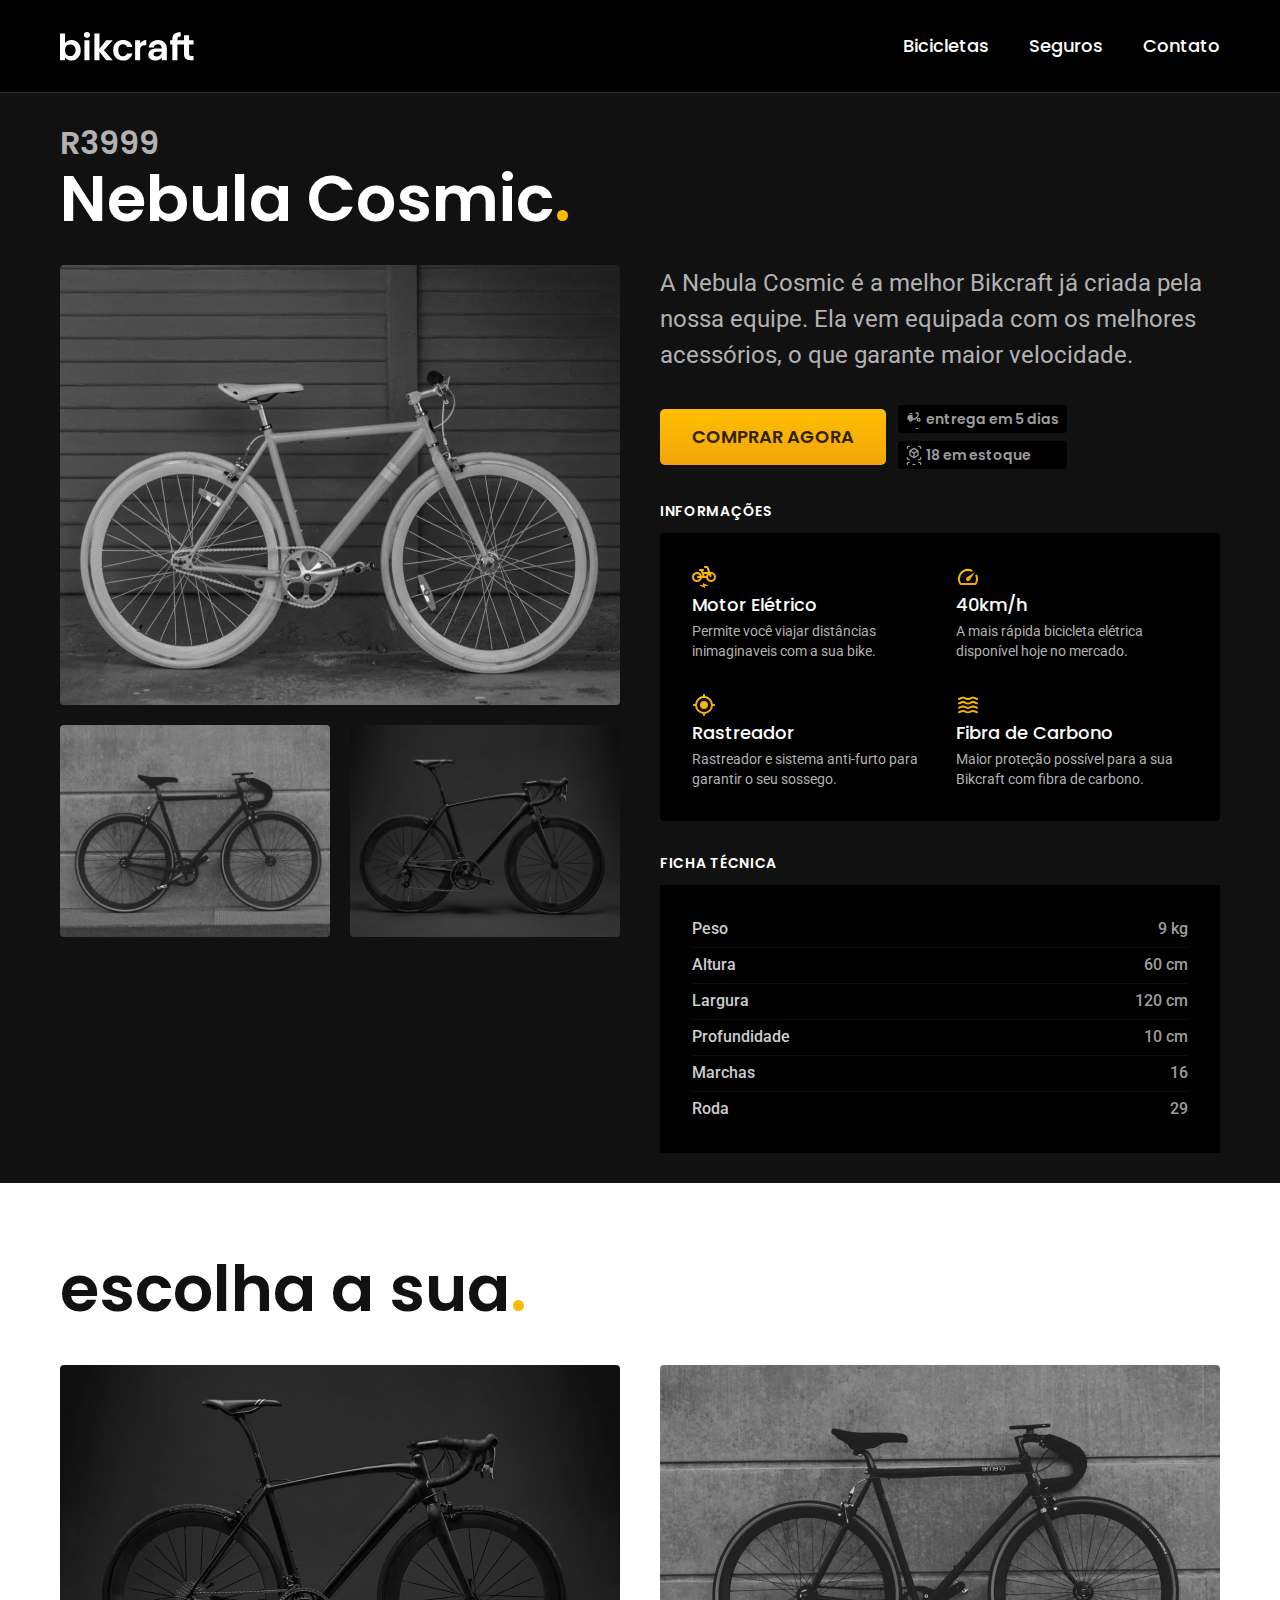
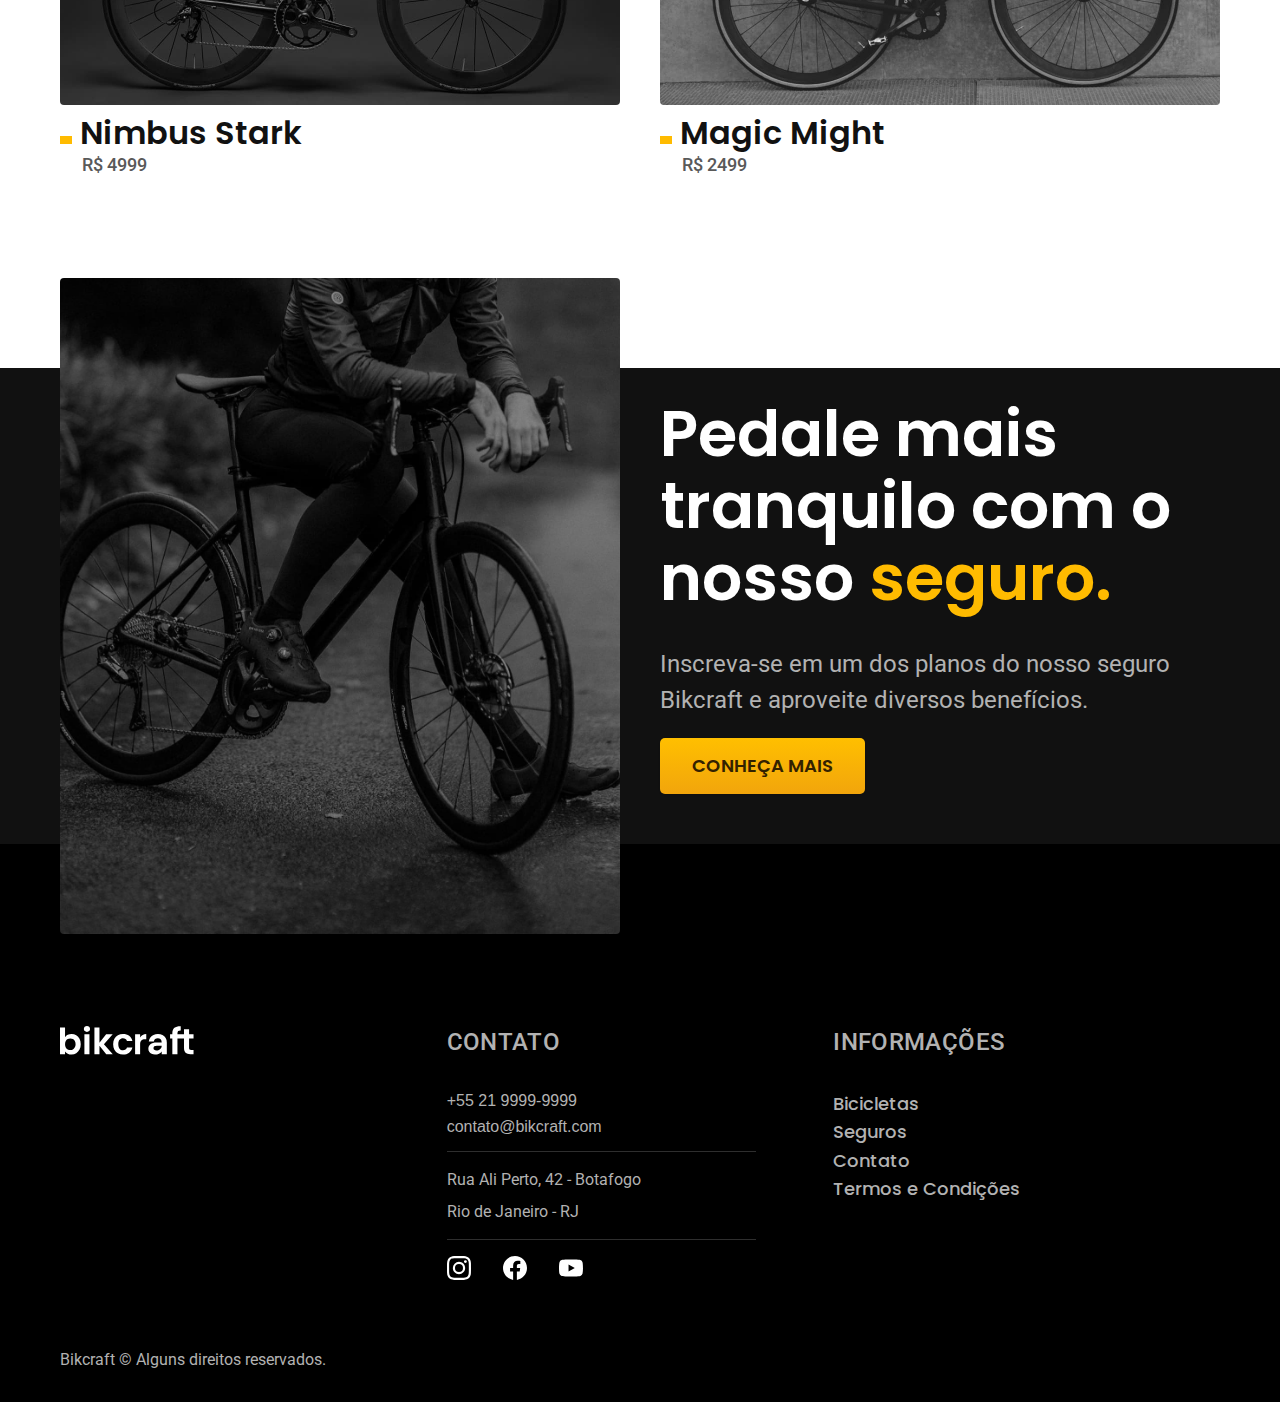
==== bicicletas-nebula.html @ 935eb91c "commit inicial" ====
<!DOCTYPE html>
<html lang="pt-BR">

<head>
  <meta charset="UTF-8">
  <meta http-equiv="X-UA-Compatible" content="IE=edge">
  <meta name="viewport" content="width=device-width, initial-scale=1.0">
  <meta name="description" content="A Bicicleta A Nimbus Stark é a melhor Bikcraft já criada pela nossa equipe. Ela vem equipada com os melhores acessórios, o que garante maior velocidade.">

  <title>Bicicleta Nebula Cosmic | Bikcraft</title>

  <link rel="icon" href="./favicon.svg" type="image/svg+xml">
  <link rel="preload" href="./css/style.css" as="style">
  <link rel="preload" href="./css/bicicletas-especifica/bicicletas-especifica.css" as="style">
  <link rel="stylesheet" href="./css/style.css">
  <link rel="stylesheet" href="./css/bicicletas-especifica/bicicletas-especifica.css">
  <script src="./paginas-componentes/footer.js" type="text/javascript" defer></script>
  <script src="./paginas-componentes/header.js" type="text/javascript" defer></script>
  <script src="./js/script.js" type="text/javascript" defer></script>
  <!-- Adiciona classe JS para animações que dependam do JS em caso de desativarem o JavaScript -->
  <script>document.documentElement.classList.add("js");</script>

  <link rel="preconnect" href="https://fonts.googleapis.com">
  <link rel="preconnect" href="https://fonts.gstatic.com" crossorigin>
  <link href="https://fonts.googleapis.com/css2?family=Merriweather:ital,wght@1,900&family=Poppins:wght@400;500;600&family=Roboto:wght@400;500&display=swap" rel="stylesheet">
</head>

<body>

  <header-component></header-component>

  <section class="bg-color-c11" aria-label="nossas bicicletas">
    <div class="bicicletas-info-header container">
      <span class="color-c5 font-1-xl">R3999</span>
      <h1 class="font-1-xxl color-c0">Nebula Cosmic<span class="color-p1">.</span></h1>
    </div>
  </section>

  <main class="bg-color-c11">
    <article class="bicicleta-info container" aria-label="Bicicleta Nebula Cosmic">
      <div class="bicicleta-info-img">
        <img src="./img/bicicleta/nebula.jpg" alt="Nebula Cosmic" width="1120" height="880">
        <img src="./img/bicicleta/magic.jpg" alt="Magic Might" width="1120" height="880">
        <img src="./img/bicicleta/nimbus.jpg" alt="Nimbus Stark" width="1120" height="880">
      </div>
      <div class="bicicleta-info-detalhes">
        <p class="font-2-l color-c5">A Nebula Cosmic é a melhor Bikcraft já criada pela nossa equipe. Ela vem equipada com os melhores acessórios, o que garante maior velocidade.</p>
        <div class="bicicleta-compra">
          <a href="./orcamento.html?escolha=bikcraft_radio&valor=nebula_radio" class="style-btn font-1-m-b">Comprar agora</a>
          <div class="bicicleta-compra-txt">
            <span class="color-c6 font-1-xs">entrega em 5 dias</span>
            <span class="color-c6 font-1-xs">18 em estoque</span>
          </div>
        </div>
        <h4 class="font-1-xs color-c0">INFORMAÇÕES</h4>
        <div class="bicicleta-especificacoes">
          <div>
            <img src="./img/icones/eletrica.svg" alt="" width="24" height="24">
            <h3 class="font-1-m color-c0">Motor Elétrico</h3>
            <p class="font-2-xs color-c5">Permite você viajar distâncias inimaginaveis com a sua bike.</p>
          </div>
          <div>
            <img src="./img/icones/velocidade.svg" alt="" width="24" height="24">
            <h3 class="font-1-m color-c0">40km/h</h3>
            <p class="font-2-xs color-c5">A mais rápida bicicleta elétrica disponível hoje no mercado.</p>
          </div>
          <div>
            <img src="./img/icones/rastreador.svg" alt="" width="24" height="24">
            <h3 class="font-1-m color-c0">Rastreador</h3>
            <p class="font-2-xs color-c5">Rastreador e sistema anti-furto para garantir o seu sossego.</p>
          </div>
          <div>
            <img src="./img/icones/carbono.svg" alt="" width="24" height="24">
            <h3 class="font-1-m color-c0">Fibra de Carbono</h3>
            <p class="font-2-xs color-c5">Maior proteção possível para a sua Bikcraft com fibra de carbono.</p>
          </div>
        </div>
        <h4 class="font-1-xs color-c0">FICHA TÉCNICA</h4>
        <ul class="bicicleta-lista-ficha">
          <li>
            <span class="font-2-s color-c4">Peso</span>
            <span class="font-2-s color-c6">9 kg</span>
          </li>
          <li>
            <span class="font-2-s color-c4">Altura</span>
            <span class="font-2-s color-c6">60 cm</span>
          </li>
          <li>
            <span class="font-2-s color-c4">Largura</span>
            <span class="font-2-s color-c6">120 cm</span>
          </li>
          <li>
            <span class="font-2-s color-c4">Profundidade</span>
            <span class="font-2-s color-c6">10 cm</span>
          </li>
          <li>
            <span class="font-2-s color-c4">Marchas</span>
            <span class="font-2-s color-c6">16</span>
          </li>
          <li>
            <span class="font-2-s color-c4">Roda</span>
            <span class="font-2-s color-c6">29</span>
          </li>
        </ul>
      </div>
    </article>
  </main>
  <section class="bicicleta-escolha-bg" aria-label="Escolha a sua bicicleta">
    <div class="bicicleta-escolha container">
      <h2 class="font-1-xxl color-c11">escolha a sua<span class="color-p1">.</span></h2>
      <div class="bicicleta-escolha-img">
        <div>
          <a href="./bicicletas-nimbus.html">
            <img src="./img/bicicletas/nimbus.jpg" alt="Nimbus Stark" width="1120" height="680">
            <h3 class="font-1-xl color-c11">Nimbus Stark</h3>
            <span class="font-2-m color-c8">R$ 4999</span>
          </a>
        </div>
        <div>
          <a href="./bicicletas-magic.html">
            <img src="./img/bicicletas/magic.jpg" alt="Magic Might" width="1120" height="680">
            <h3 class="font-1-xl color-c11">Magic Might</h3>
            <span class="font-2-m color-c8">R$ 2499</span>
          </a>
        </div>
      </div>
    </div>
  </section>
  <section class="bicicleta-seguro-bg bg-color-c11">
    <div class="bicicleta-seguro container">
      <div>
        <img src="./img/fotos/seguros.jpg" alt="" width="1360" height="1512">
      </div>
      <div class="bicicleta-seguro-info">
        <h2 class="font-1-xxl color-c0">Pedale mais tranquilo com o nosso <span class="color-p1">seguro.</span></h2>
        <p class="font-2-l color-c5">Inscreva-se em um dos planos do nosso seguro Bikcraft e aproveite diversos benefícios.</p>
        <a href="./seguros.html" class="style-btn font-1-m-b">Conheça mais</a>
      </div>
    </div>
  </section>

  <footer-component></footer-component>

</body>

</html>
---- css/style.css ----
@import url(global.css);
@import url(utilitario.css);
@import url(animacao.css);

/* Header */
@import url(header.css);

/* Footer */
@import url(footer.css);

/* Home
@import url(./home/main.css);
@import url(./home/bicicletas.css);
@import url(./home/tecnologia.css);
@import url(./home/parceiros.css);
@import url(./home/depoimento.css);
@import url(./home/seguros.css);

/* Bicicletas */
/* @import url(./bicicletas/bicicletas.css);  */

/* Termos e Condições */
/* @import url(./termos-e-condicoes/termos-e-condicoes.css); */

/* Seguros */
/* @import url(./seguros/seguros.css); */

/* Bicicletas-Info */
/* @import url(./bicicletas-info/bicicletas-info.css); */
---- css/bicicletas-especifica/bicicletas-especifica.css ----
/* Alterações do header nesta página específica */
/* Menu bicicletas "sublinhado" */
/* .header .menu li:first-child a::after {
  width: 100%;
} */
/* Fim alterações header */

/* Início da Main */

.bicicletas-info-header {
  padding: 30px 20px 0px 20px;
}

.bicicleta-info {
  display: grid;
  grid-template-columns: 1fr 1fr;
  gap: 40px;
}

.bicicleta-info-img {
  display: grid;
  grid-template-columns: 1fr 1fr;
  gap: 20px;
  place-content: start;
}

.bicicleta-info-img img {
  border-radius: 4px;
  object-fit: cover;
}

.bicicleta-info-img img:first-child {
  grid-column: 1/-1;
}

.bicicleta-info-detalhes h4 {
  letter-spacing: 0.05em;
  margin-top: 32px;
}

.bicicleta-compra {
  display: flex;
  gap: 12px;
  margin-top: 32px;
  align-items: center;
}

.bicicleta-compra a {
  grid-row: span 2;
}
.bicicleta-compra-txt {
  display: flex;
  flex-direction: column;
  gap: 8px;
}

.bicicleta-compra-txt span {
  display: inline-flex;
  gap: 4px;
  padding: 4px 8px;
  background-color: var(--secondary-color-c12);
  border-radius: 4px;
}

.bicicleta-compra-txt span:first-child::before {
  content: "";
  width: 16px;
  background: url(../../img/icones/entrega.svg);
}

.bicicleta-compra-txt span:nth-child(2)::before {
  content: "";
  width: 16px;
  background: url(../../img/icones/estoque.svg);
}

.bicicleta-especificacoes {
  display: grid;
  grid-template-columns: 1fr 1fr;
  gap: 32px;
  margin-top: 12px;
  padding: 32px;
  background-color: var(--secondary-color-c12);
  border-radius: 4px;
}

.bicicleta-especificacoes > div {
  display: grid;
  gap: 4px;
}

.bicicleta-lista-ficha {
  display: grid;
  gap: 12px;
  margin-top: 12px;
  padding: 32px;
  background-color: var(--secondary-color-c12);
}

.bicicleta-lista-ficha li {
  display: flex;
  justify-content: space-between;
  position: relative;
}

.bicicleta-lista-ficha li:not(:last-child):after {
  content: "";
  width: 100%;
  height: 0.7px;
  background-color: var(--secondary-color-c11);
  position: absolute;
  bottom: -6px;
}

.bicicleta-lista-ficha li span {
  font-weight: 500;
}
/* Fim da Main */

/* Início da Seção de Escolha de Bicicleta */
.bicicleta-escolha-bg {
  padding: 40px 0px;
}

.bicicleta-escolha-img {
  display: grid;
  grid-template-columns: 1fr 1fr;
  gap: 40px;
  margin-top: 40px;
  overflow-y: auto;
}

.bicicleta-escolha-img > div h3 {
  margin-top: 8px;
}

.bicicleta-escolha-img span {
  margin-left: 22px;
}

.bicicleta-escolha-img h3::before {
  display: inline-block;
  content: "";
  width: 12px;
  height: 8px;
  margin-right: 8px;
  background-color: var(--primary-color-p1);
  left: -16px;
  transition: 0.2s;
}

.bicicleta-escolha-img img {
  border-radius: 4px;
  object-fit: cover;
  max-width: 560px;
}

.bicicleta-escolha-img a:hover h3::before {
  width: 24px;
}
/* Fim da Seção de escolha de Bicicleta */

/* Início da Seção de Seguros */

/* "Quebra" a imagem no grid */
.bicicleta-seguro-bg {
  box-shadow: inset 0px -120px var(--secondary-color-c12),
    inset 0px 120px var(--secondary-color-c0);
}

.bicicleta-seguro {
  display: grid;
  grid-template-columns: 1fr 1fr;
  gap: 40px;
}

.bicicleta-seguro img {
  border-radius: 4px;
  object-fit: cover;
  object-position: right;
  height: 100%;
}

.bicicleta-seguro-info {
  display: grid;
  gap: 20px;
  place-content: start;
  justify-items: start;
  padding-top: 120px;
  padding-bottom: 140px;
}

.bicicleta-seguro-info p {
  margin-top: 12px;
  max-width: 40ch;
}
.bicicleta-seguro-info h2 {
  max-width: 15ch;
}
/* Fim da Seção de Seguros */

/* Início Media Query */

@media (max-width: 991.8px) {
  .bicicleta-info-img {
    grid-template-columns: 1fr;
  }
  .bicicleta-compra {
    flex-direction: column;
    align-items: flex-start;
  }
  .bicicleta-compra-txt {
    gap: 4px;
  }
}

@media (max-width: 799.8px) {
  .bicicleta-info {
    grid-template-columns: 1fr;
  }

  .bicicleta-info-detalhes > p {
    max-width: 45ch;
  }

  .bicicleta-especificacoes p {
    max-width: 30ch;
  }

  .bicicleta-info-img {
    grid-row: 2;
    display: flex;
    overflow-y: auto;
    padding-bottom: 10px;
  }

  .bicicleta-info-img img {
    max-width: 320px;
  }

  .bicicleta-especificacoes,
  .bicicleta-lista-ficha {
    max-width: 70vw;
  }

  .bicicleta-escolha-img img {
    max-width: 480px;
  }

  .bicicleta-seguro-bg {
    box-shadow: inset 0px -120px var(--secondary-color-c12),
      inset 0px 0px var(--secondary-color-c0);
  }

  .bicicleta-seguro {
    grid-template-columns: 1fr;
  }

  .bicicleta-seguro-info {
    padding-top: 0px;
    padding-bottom: 0px;
    grid-row: 1;
  }

  .bicicleta-seguro-info p {
    margin-top: 0px;
  }
}

@media (max-width: 600px) {
  .bicicleta-especificacoes,
  .bicicleta-lista-ficha {
    max-width: initial;
  }
  .bicicleta-info-img img {
    max-width: 280px;
  }

  .bicicleta-escolha-img img {
    max-width: 400px;
  }
}

@media (max-width: 479.8px) {
  .bicicleta-especificacoes {
    grid-template-columns: 1fr;
  }

  .bicicleta-escolha-img img {
    max-width: 360px;
  }
}

@media (max-width: 360px) {
  .bicicleta-escolha-img img {
    max-width: 320px;
  }
  .bicicletas-info-header {
    padding: 20px 10px 0px 10px;
  }
}

/* Fim Media Query */
---- css/style.css ----
@import url(global.css);
@import url(utilitario.css);
@import url(animacao.css);

/* Header */
@import url(header.css);

/* Footer */
@import url(footer.css);

/* Home
@import url(./home/main.css);
@import url(./home/bicicletas.css);
@import url(./home/tecnologia.css);
@import url(./home/parceiros.css);
@import url(./home/depoimento.css);
@import url(./home/seguros.css);

/* Bicicletas */
/* @import url(./bicicletas/bicicletas.css);  */

/* Termos e Condições */
/* @import url(./termos-e-condicoes/termos-e-condicoes.css); */

/* Seguros */
/* @import url(./seguros/seguros.css); */

/* Bicicletas-Info */
/* @import url(./bicicletas-info/bicicletas-info.css); */
---- css/bicicletas-especifica/bicicletas-especifica.css ----
/* Alterações do header nesta página específica */
/* Menu bicicletas "sublinhado" */
/* .header .menu li:first-child a::after {
  width: 100%;
} */
/* Fim alterações header */

/* Início da Main */

.bicicletas-info-header {
  padding: 30px 20px 0px 20px;
}

.bicicleta-info {
  display: grid;
  grid-template-columns: 1fr 1fr;
  gap: 40px;
}

.bicicleta-info-img {
  display: grid;
  grid-template-columns: 1fr 1fr;
  gap: 20px;
  place-content: start;
}

.bicicleta-info-img img {
  border-radius: 4px;
  object-fit: cover;
}

.bicicleta-info-img img:first-child {
  grid-column: 1/-1;
}

.bicicleta-info-detalhes h4 {
  letter-spacing: 0.05em;
  margin-top: 32px;
}

.bicicleta-compra {
  display: flex;
  gap: 12px;
  margin-top: 32px;
  align-items: center;
}

.bicicleta-compra a {
  grid-row: span 2;
}
.bicicleta-compra-txt {
  display: flex;
  flex-direction: column;
  gap: 8px;
}

.bicicleta-compra-txt span {
  display: inline-flex;
  gap: 4px;
  padding: 4px 8px;
  background-color: var(--secondary-color-c12);
  border-radius: 4px;
}

.bicicleta-compra-txt span:first-child::before {
  content: "";
  width: 16px;
  background: url(../../img/icones/entrega.svg);
}

.bicicleta-compra-txt span:nth-child(2)::before {
  content: "";
  width: 16px;
  background: url(../../img/icones/estoque.svg);
}

.bicicleta-especificacoes {
  display: grid;
  grid-template-columns: 1fr 1fr;
  gap: 32px;
  margin-top: 12px;
  padding: 32px;
  background-color: var(--secondary-color-c12);
  border-radius: 4px;
}

.bicicleta-especificacoes > div {
  display: grid;
  gap: 4px;
}

.bicicleta-lista-ficha {
  display: grid;
  gap: 12px;
  margin-top: 12px;
  padding: 32px;
  background-color: var(--secondary-color-c12);
}

.bicicleta-lista-ficha li {
  display: flex;
  justify-content: space-between;
  position: relative;
}

.bicicleta-lista-ficha li:not(:last-child):after {
  content: "";
  width: 100%;
  height: 0.7px;
  background-color: var(--secondary-color-c11);
  position: absolute;
  bottom: -6px;
}

.bicicleta-lista-ficha li span {
  font-weight: 500;
}
/* Fim da Main */

/* Início da Seção de Escolha de Bicicleta */
.bicicleta-escolha-bg {
  padding: 40px 0px;
}

.bicicleta-escolha-img {
  display: grid;
  grid-template-columns: 1fr 1fr;
  gap: 40px;
  margin-top: 40px;
  overflow-y: auto;
}

.bicicleta-escolha-img > div h3 {
  margin-top: 8px;
}

.bicicleta-escolha-img span {
  margin-left: 22px;
}

.bicicleta-escolha-img h3::before {
  display: inline-block;
  content: "";
  width: 12px;
  height: 8px;
  margin-right: 8px;
  background-color: var(--primary-color-p1);
  left: -16px;
  transition: 0.2s;
}

.bicicleta-escolha-img img {
  border-radius: 4px;
  object-fit: cover;
  max-width: 560px;
}

.bicicleta-escolha-img a:hover h3::before {
  width: 24px;
}
/* Fim da Seção de escolha de Bicicleta */

/* Início da Seção de Seguros */

/* "Quebra" a imagem no grid */
.bicicleta-seguro-bg {
  box-shadow: inset 0px -120px var(--secondary-color-c12),
    inset 0px 120px var(--secondary-color-c0);
}

.bicicleta-seguro {
  display: grid;
  grid-template-columns: 1fr 1fr;
  gap: 40px;
}

.bicicleta-seguro img {
  border-radius: 4px;
  object-fit: cover;
  object-position: right;
  height: 100%;
}

.bicicleta-seguro-info {
  display: grid;
  gap: 20px;
  place-content: start;
  justify-items: start;
  padding-top: 120px;
  padding-bottom: 140px;
}

.bicicleta-seguro-info p {
  margin-top: 12px;
  max-width: 40ch;
}
.bicicleta-seguro-info h2 {
  max-width: 15ch;
}
/* Fim da Seção de Seguros */

/* Início Media Query */

@media (max-width: 991.8px) {
  .bicicleta-info-img {
    grid-template-columns: 1fr;
  }
  .bicicleta-compra {
    flex-direction: column;
    align-items: flex-start;
  }
  .bicicleta-compra-txt {
    gap: 4px;
  }
}

@media (max-width: 799.8px) {
  .bicicleta-info {
    grid-template-columns: 1fr;
  }

  .bicicleta-info-detalhes > p {
    max-width: 45ch;
  }

  .bicicleta-especificacoes p {
    max-width: 30ch;
  }

  .bicicleta-info-img {
    grid-row: 2;
    display: flex;
    overflow-y: auto;
    padding-bottom: 10px;
  }

  .bicicleta-info-img img {
    max-width: 320px;
  }

  .bicicleta-especificacoes,
  .bicicleta-lista-ficha {
    max-width: 70vw;
  }

  .bicicleta-escolha-img img {
    max-width: 480px;
  }

  .bicicleta-seguro-bg {
    box-shadow: inset 0px -120px var(--secondary-color-c12),
      inset 0px 0px var(--secondary-color-c0);
  }

  .bicicleta-seguro {
    grid-template-columns: 1fr;
  }

  .bicicleta-seguro-info {
    padding-top: 0px;
    padding-bottom: 0px;
    grid-row: 1;
  }

  .bicicleta-seguro-info p {
    margin-top: 0px;
  }
}

@media (max-width: 600px) {
  .bicicleta-especificacoes,
  .bicicleta-lista-ficha {
    max-width: initial;
  }
  .bicicleta-info-img img {
    max-width: 280px;
  }

  .bicicleta-escolha-img img {
    max-width: 400px;
  }
}

@media (max-width: 479.8px) {
  .bicicleta-especificacoes {
    grid-template-columns: 1fr;
  }

  .bicicleta-escolha-img img {
    max-width: 360px;
  }
}

@media (max-width: 360px) {
  .bicicleta-escolha-img img {
    max-width: 320px;
  }
  .bicicletas-info-header {
    padding: 20px 10px 0px 10px;
  }
}

/* Fim Media Query */
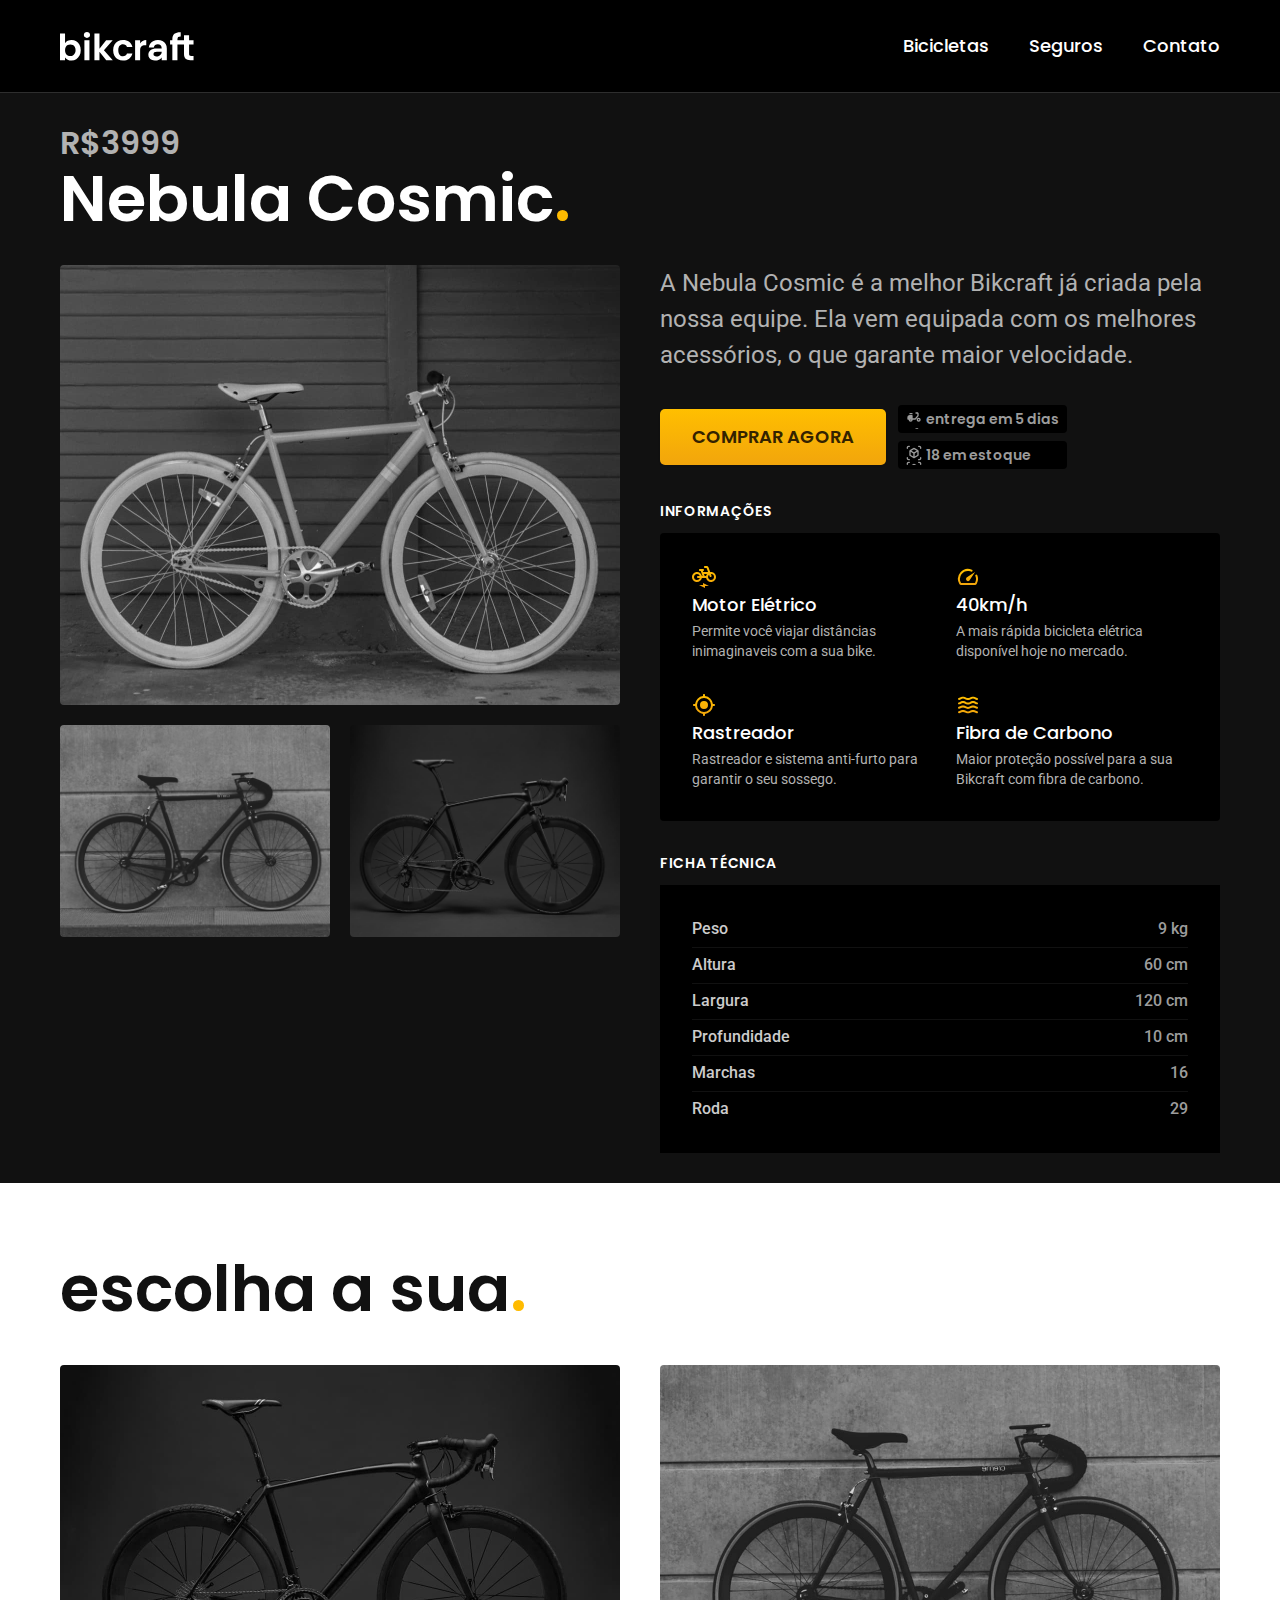
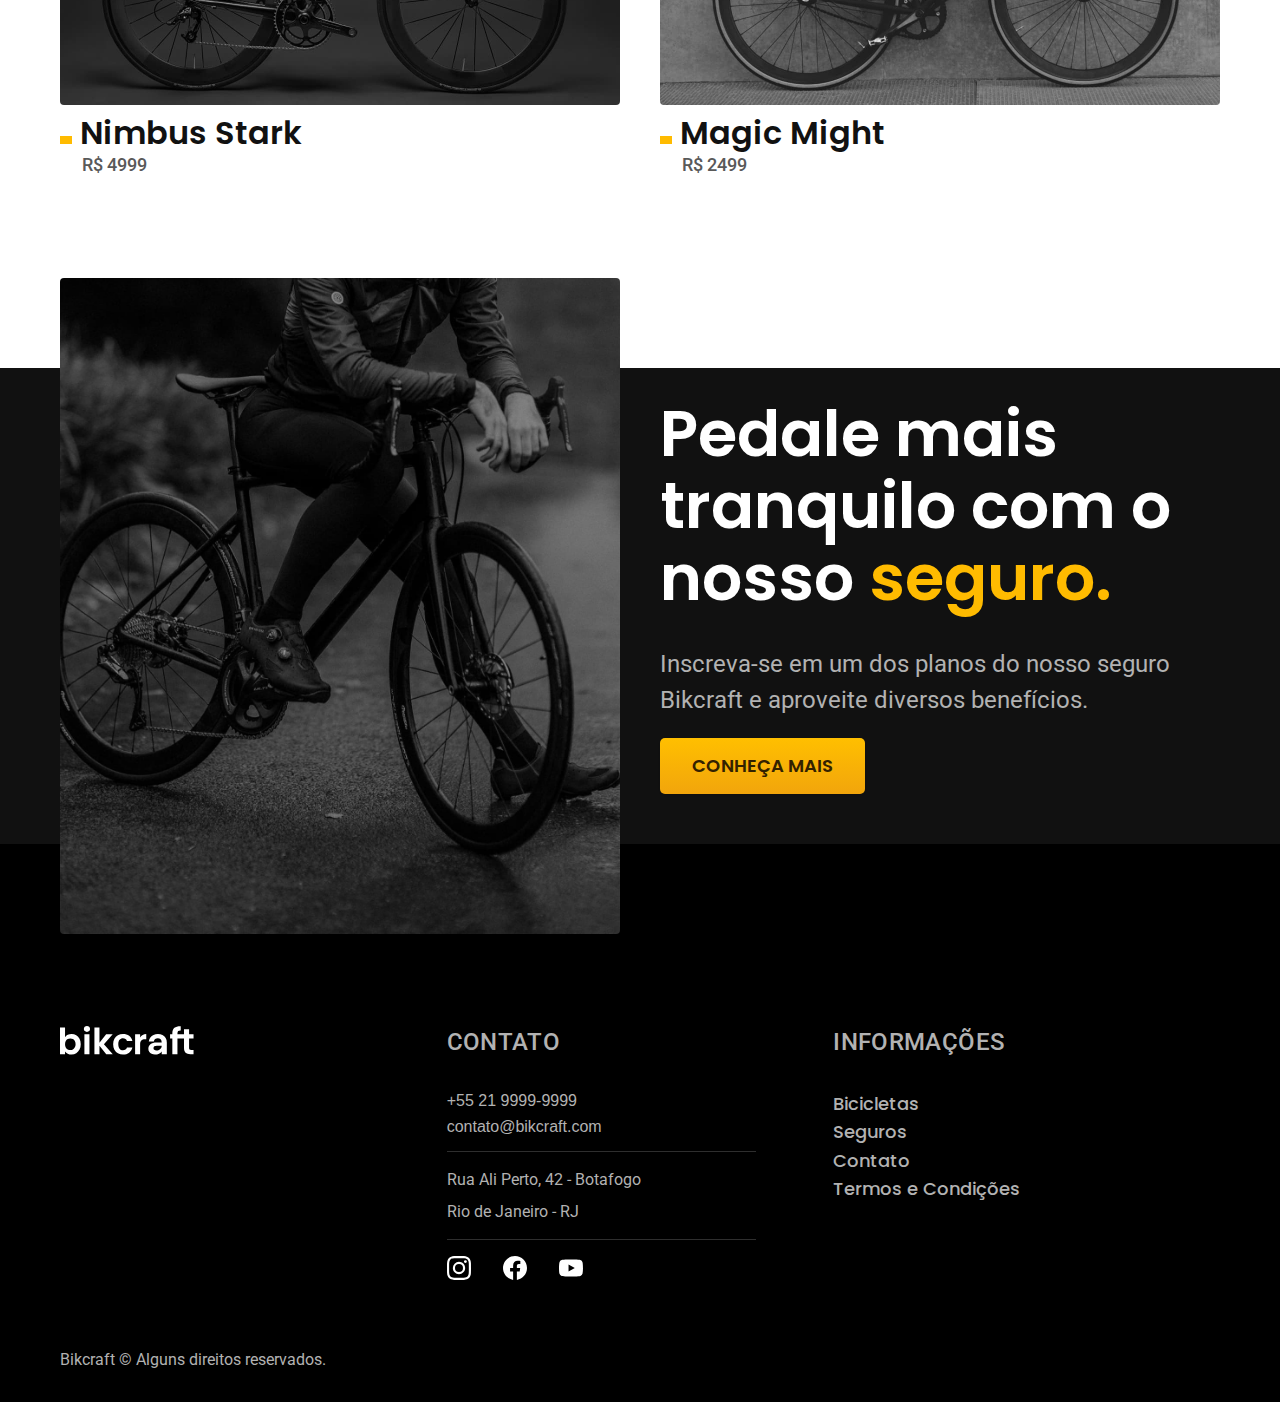
==== commit 9cdae3ad: "ajuste no css e ajuste no texto do valor" ====
--- a/bicicletas-nebula.html
+++ b/bicicletas-nebula.html
@@ -1,146 +1,146 @@
-<!DOCTYPE html>
-<html lang="pt-BR">
-
-<head>
-  <meta charset="UTF-8">
-  <meta http-equiv="X-UA-Compatible" content="IE=edge">
-  <meta name="viewport" content="width=device-width, initial-scale=1.0">
-  <meta name="description" content="A Bicicleta A Nimbus Stark é a melhor Bikcraft já criada pela nossa equipe. Ela vem equipada com os melhores acessórios, o que garante maior velocidade.">
-
-  <title>Bicicleta Nebula Cosmic | Bikcraft</title>
-
-  <link rel="icon" href="./favicon.svg" type="image/svg+xml">
-  <link rel="preload" href="./css/style.css" as="style">
-  <link rel="preload" href="./css/bicicletas-especifica/bicicletas-especifica.css" as="style">
-  <link rel="stylesheet" href="./css/style.css">
-  <link rel="stylesheet" href="./css/bicicletas-especifica/bicicletas-especifica.css">
-  <script src="./paginas-componentes/footer.js" type="text/javascript" defer></script>
-  <script src="./paginas-componentes/header.js" type="text/javascript" defer></script>
-  <script src="./js/script.js" type="text/javascript" defer></script>
-  <!-- Adiciona classe JS para animações que dependam do JS em caso de desativarem o JavaScript -->
-  <script>document.documentElement.classList.add("js");</script>
-
-  <link rel="preconnect" href="https://fonts.googleapis.com">
-  <link rel="preconnect" href="https://fonts.gstatic.com" crossorigin>
-  <link href="https://fonts.googleapis.com/css2?family=Merriweather:ital,wght@1,900&family=Poppins:wght@400;500;600&family=Roboto:wght@400;500&display=swap" rel="stylesheet">
-</head>
-
-<body>
-
-  <header-component></header-component>
-
-  <section class="bg-color-c11" aria-label="nossas bicicletas">
-    <div class="bicicletas-info-header container">
-      <span class="color-c5 font-1-xl">R3999</span>
-      <h1 class="font-1-xxl color-c0">Nebula Cosmic<span class="color-p1">.</span></h1>
-    </div>
-  </section>
-
-  <main class="bg-color-c11">
-    <article class="bicicleta-info container" aria-label="Bicicleta Nebula Cosmic">
-      <div class="bicicleta-info-img">
-        <img src="./img/bicicleta/nebula.jpg" alt="Nebula Cosmic" width="1120" height="880">
-        <img src="./img/bicicleta/magic.jpg" alt="Magic Might" width="1120" height="880">
-        <img src="./img/bicicleta/nimbus.jpg" alt="Nimbus Stark" width="1120" height="880">
-      </div>
-      <div class="bicicleta-info-detalhes">
-        <p class="font-2-l color-c5">A Nebula Cosmic é a melhor Bikcraft já criada pela nossa equipe. Ela vem equipada com os melhores acessórios, o que garante maior velocidade.</p>
-        <div class="bicicleta-compra">
-          <a href="./orcamento.html?escolha=bikcraft_radio&valor=nebula_radio" class="style-btn font-1-m-b">Comprar agora</a>
-          <div class="bicicleta-compra-txt">
-            <span class="color-c6 font-1-xs">entrega em 5 dias</span>
-            <span class="color-c6 font-1-xs">18 em estoque</span>
-          </div>
-        </div>
-        <h4 class="font-1-xs color-c0">INFORMAÇÕES</h4>
-        <div class="bicicleta-especificacoes">
-          <div>
-            <img src="./img/icones/eletrica.svg" alt="" width="24" height="24">
-            <h3 class="font-1-m color-c0">Motor Elétrico</h3>
-            <p class="font-2-xs color-c5">Permite você viajar distâncias inimaginaveis com a sua bike.</p>
-          </div>
-          <div>
-            <img src="./img/icones/velocidade.svg" alt="" width="24" height="24">
-            <h3 class="font-1-m color-c0">40km/h</h3>
-            <p class="font-2-xs color-c5">A mais rápida bicicleta elétrica disponível hoje no mercado.</p>
-          </div>
-          <div>
-            <img src="./img/icones/rastreador.svg" alt="" width="24" height="24">
-            <h3 class="font-1-m color-c0">Rastreador</h3>
-            <p class="font-2-xs color-c5">Rastreador e sistema anti-furto para garantir o seu sossego.</p>
-          </div>
-          <div>
-            <img src="./img/icones/carbono.svg" alt="" width="24" height="24">
-            <h3 class="font-1-m color-c0">Fibra de Carbono</h3>
-            <p class="font-2-xs color-c5">Maior proteção possível para a sua Bikcraft com fibra de carbono.</p>
-          </div>
-        </div>
-        <h4 class="font-1-xs color-c0">FICHA TÉCNICA</h4>
-        <ul class="bicicleta-lista-ficha">
-          <li>
-            <span class="font-2-s color-c4">Peso</span>
-            <span class="font-2-s color-c6">9 kg</span>
-          </li>
-          <li>
-            <span class="font-2-s color-c4">Altura</span>
-            <span class="font-2-s color-c6">60 cm</span>
-          </li>
-          <li>
-            <span class="font-2-s color-c4">Largura</span>
-            <span class="font-2-s color-c6">120 cm</span>
-          </li>
-          <li>
-            <span class="font-2-s color-c4">Profundidade</span>
-            <span class="font-2-s color-c6">10 cm</span>
-          </li>
-          <li>
-            <span class="font-2-s color-c4">Marchas</span>
-            <span class="font-2-s color-c6">16</span>
-          </li>
-          <li>
-            <span class="font-2-s color-c4">Roda</span>
-            <span class="font-2-s color-c6">29</span>
-          </li>
-        </ul>
-      </div>
-    </article>
-  </main>
-  <section class="bicicleta-escolha-bg" aria-label="Escolha a sua bicicleta">
-    <div class="bicicleta-escolha container">
-      <h2 class="font-1-xxl color-c11">escolha a sua<span class="color-p1">.</span></h2>
-      <div class="bicicleta-escolha-img">
-        <div>
-          <a href="./bicicletas-nimbus.html">
-            <img src="./img/bicicletas/nimbus.jpg" alt="Nimbus Stark" width="1120" height="680">
-            <h3 class="font-1-xl color-c11">Nimbus Stark</h3>
-            <span class="font-2-m color-c8">R$ 4999</span>
-          </a>
-        </div>
-        <div>
-          <a href="./bicicletas-magic.html">
-            <img src="./img/bicicletas/magic.jpg" alt="Magic Might" width="1120" height="680">
-            <h3 class="font-1-xl color-c11">Magic Might</h3>
-            <span class="font-2-m color-c8">R$ 2499</span>
-          </a>
-        </div>
-      </div>
-    </div>
-  </section>
-  <section class="bicicleta-seguro-bg bg-color-c11">
-    <div class="bicicleta-seguro container">
-      <div>
-        <img src="./img/fotos/seguros.jpg" alt="" width="1360" height="1512">
-      </div>
-      <div class="bicicleta-seguro-info">
-        <h2 class="font-1-xxl color-c0">Pedale mais tranquilo com o nosso <span class="color-p1">seguro.</span></h2>
-        <p class="font-2-l color-c5">Inscreva-se em um dos planos do nosso seguro Bikcraft e aproveite diversos benefícios.</p>
-        <a href="./seguros.html" class="style-btn font-1-m-b">Conheça mais</a>
-      </div>
-    </div>
-  </section>
-
-  <footer-component></footer-component>
-
-</body>
-
+<!DOCTYPE html>
+<html lang="pt-BR">
+
+<head>
+  <meta charset="UTF-8">
+  <meta http-equiv="X-UA-Compatible" content="IE=edge">
+  <meta name="viewport" content="width=device-width, initial-scale=1.0">
+  <meta name="description" content="A Bicicleta A Nimbus Stark é a melhor Bikcraft já criada pela nossa equipe. Ela vem equipada com os melhores acessórios, o que garante maior velocidade.">
+
+  <title>Bicicleta Nebula Cosmic | Bikcraft</title>
+
+  <link rel="icon" href="./favicon.svg" type="image/svg+xml">
+  <link rel="preload" href="./css/style.css" as="style">
+  <link rel="preload" href="./css/bicicletas-especifica/bicicletas-especifica.css" as="style">
+  <link rel="stylesheet" href="./css/style.css">
+  <link rel="stylesheet" href="./css/bicicletas-especifica/bicicletas-especifica.css">
+  <script src="./paginas-componentes/footer.js" type="text/javascript" defer></script>
+  <script src="./paginas-componentes/header.js" type="text/javascript" defer></script>
+  <script src="./js/script.js" type="text/javascript" defer></script>
+  <!-- Adiciona classe JS para animações que dependam do JS em caso de desativarem o JavaScript -->
+  <script>document.documentElement.classList.add("js");</script>
+
+  <link rel="preconnect" href="https://fonts.googleapis.com">
+  <link rel="preconnect" href="https://fonts.gstatic.com" crossorigin>
+  <link href="https://fonts.googleapis.com/css2?family=Merriweather:ital,wght@1,900&family=Poppins:wght@400;500;600&family=Roboto:wght@400;500&display=swap" rel="stylesheet">
+</head>
+
+<body>
+
+  <header-component></header-component>
+
+  <section class="bg-color-c11" aria-label="nossas bicicletas">
+    <div class="bicicletas-info-header container">
+      <span class="color-c5 font-1-xl">R$3999</span>
+      <h1 class="font-1-xxl color-c0">Nebula Cosmic<span class="color-p1">.</span></h1>
+    </div>
+  </section>
+
+  <main class="bg-color-c11">
+    <article class="bicicleta-info container" aria-label="Bicicleta Nebula Cosmic">
+      <div class="bicicleta-info-img">
+        <img src="./img/bicicleta/nebula.jpg" alt="Nebula Cosmic" width="1120" height="880">
+        <img src="./img/bicicleta/magic.jpg" alt="Magic Might" width="1120" height="880">
+        <img src="./img/bicicleta/nimbus.jpg" alt="Nimbus Stark" width="1120" height="880">
+      </div>
+      <div class="bicicleta-info-detalhes">
+        <p class="font-2-l color-c5">A Nebula Cosmic é a melhor Bikcraft já criada pela nossa equipe. Ela vem equipada com os melhores acessórios, o que garante maior velocidade.</p>
+        <div class="bicicleta-compra">
+          <a href="./orcamento.html?escolha=bikcraft_radio&valor=nebula_radio" class="style-btn font-1-m-b">Comprar agora</a>
+          <div class="bicicleta-compra-txt">
+            <span class="color-c6 font-1-xs">entrega em 5 dias</span>
+            <span class="color-c6 font-1-xs">18 em estoque</span>
+          </div>
+        </div>
+        <h4 class="font-1-xs color-c0">INFORMAÇÕES</h4>
+        <div class="bicicleta-especificacoes">
+          <div>
+            <img src="./img/icones/eletrica.svg" alt="" width="24" height="24">
+            <h3 class="font-1-m color-c0">Motor Elétrico</h3>
+            <p class="font-2-xs color-c5">Permite você viajar distâncias inimaginaveis com a sua bike.</p>
+          </div>
+          <div>
+            <img src="./img/icones/velocidade.svg" alt="" width="24" height="24">
+            <h3 class="font-1-m color-c0">40km/h</h3>
+            <p class="font-2-xs color-c5">A mais rápida bicicleta elétrica disponível hoje no mercado.</p>
+          </div>
+          <div>
+            <img src="./img/icones/rastreador.svg" alt="" width="24" height="24">
+            <h3 class="font-1-m color-c0">Rastreador</h3>
+            <p class="font-2-xs color-c5">Rastreador e sistema anti-furto para garantir o seu sossego.</p>
+          </div>
+          <div>
+            <img src="./img/icones/carbono.svg" alt="" width="24" height="24">
+            <h3 class="font-1-m color-c0">Fibra de Carbono</h3>
+            <p class="font-2-xs color-c5">Maior proteção possível para a sua Bikcraft com fibra de carbono.</p>
+          </div>
+        </div>
+        <h4 class="font-1-xs color-c0">FICHA TÉCNICA</h4>
+        <ul class="bicicleta-lista-ficha">
+          <li>
+            <span class="font-2-s color-c4">Peso</span>
+            <span class="font-2-s color-c6">9 kg</span>
+          </li>
+          <li>
+            <span class="font-2-s color-c4">Altura</span>
+            <span class="font-2-s color-c6">60 cm</span>
+          </li>
+          <li>
+            <span class="font-2-s color-c4">Largura</span>
+            <span class="font-2-s color-c6">120 cm</span>
+          </li>
+          <li>
+            <span class="font-2-s color-c4">Profundidade</span>
+            <span class="font-2-s color-c6">10 cm</span>
+          </li>
+          <li>
+            <span class="font-2-s color-c4">Marchas</span>
+            <span class="font-2-s color-c6">16</span>
+          </li>
+          <li>
+            <span class="font-2-s color-c4">Roda</span>
+            <span class="font-2-s color-c6">29</span>
+          </li>
+        </ul>
+      </div>
+    </article>
+  </main>
+  <section class="bicicleta-escolha-bg" aria-label="Escolha a sua bicicleta">
+    <div class="bicicleta-escolha container">
+      <h2 class="font-1-xxl color-c11">escolha a sua<span class="color-p1">.</span></h2>
+      <div class="bicicleta-escolha-img">
+        <div>
+          <a href="./bicicletas-nimbus.html">
+            <img src="./img/bicicletas/nimbus.jpg" alt="Nimbus Stark" width="1120" height="680">
+            <h3 class="font-1-xl color-c11">Nimbus Stark</h3>
+            <span class="font-2-m color-c8">R$ 4999</span>
+          </a>
+        </div>
+        <div>
+          <a href="./bicicletas-magic.html">
+            <img src="./img/bicicletas/magic.jpg" alt="Magic Might" width="1120" height="680">
+            <h3 class="font-1-xl color-c11">Magic Might</h3>
+            <span class="font-2-m color-c8">R$ 2499</span>
+          </a>
+        </div>
+      </div>
+    </div>
+  </section>
+  <section class="bicicleta-seguro-bg bg-color-c11">
+    <div class="bicicleta-seguro container">
+      <div>
+        <img src="./img/fotos/seguros.jpg" alt="" width="1360" height="1512">
+      </div>
+      <div class="bicicleta-seguro-info">
+        <h2 class="font-1-xxl color-c0">Pedale mais tranquilo com o nosso <span class="color-p1">seguro.</span></h2>
+        <p class="font-2-l color-c5">Inscreva-se em um dos planos do nosso seguro Bikcraft e aproveite diversos benefícios.</p>
+        <a href="./seguros.html" class="style-btn font-1-m-b">Conheça mais</a>
+      </div>
+    </div>
+  </section>
+
+  <footer-component></footer-component>
+
+</body>
+
 </html>--- a/css/bicicletas-especifica/bicicletas-especifica.css
+++ b/css/bicicletas-especifica/bicicletas-especifica.css
@@ -1,303 +1,300 @@
-/* Alterações do header nesta página específica */
-/* Menu bicicletas "sublinhado" */
-/* .header .menu li:first-child a::after {
-  width: 100%;
-} */
-/* Fim alterações header */
-
-/* Início da Main */
-
-.bicicletas-info-header {
-  padding: 30px 20px 0px 20px;
-}
-
-.bicicleta-info {
-  display: grid;
-  grid-template-columns: 1fr 1fr;
-  gap: 40px;
-}
-
-.bicicleta-info-img {
-  display: grid;
-  grid-template-columns: 1fr 1fr;
-  gap: 20px;
-  place-content: start;
-}
-
-.bicicleta-info-img img {
-  border-radius: 4px;
-  object-fit: cover;
-}
-
-.bicicleta-info-img img:first-child {
-  grid-column: 1/-1;
-}
-
-.bicicleta-info-detalhes h4 {
-  letter-spacing: 0.05em;
-  margin-top: 32px;
-}
-
-.bicicleta-compra {
-  display: flex;
-  gap: 12px;
-  margin-top: 32px;
-  align-items: center;
-}
-
-.bicicleta-compra a {
-  grid-row: span 2;
-}
-.bicicleta-compra-txt {
-  display: flex;
-  flex-direction: column;
-  gap: 8px;
-}
-
-.bicicleta-compra-txt span {
-  display: inline-flex;
-  gap: 4px;
-  padding: 4px 8px;
-  background-color: var(--secondary-color-c12);
-  border-radius: 4px;
-}
-
-.bicicleta-compra-txt span:first-child::before {
-  content: "";
-  width: 16px;
-  background: url(../../img/icones/entrega.svg);
-}
-
-.bicicleta-compra-txt span:nth-child(2)::before {
-  content: "";
-  width: 16px;
-  background: url(../../img/icones/estoque.svg);
-}
-
-.bicicleta-especificacoes {
-  display: grid;
-  grid-template-columns: 1fr 1fr;
-  gap: 32px;
-  margin-top: 12px;
-  padding: 32px;
-  background-color: var(--secondary-color-c12);
-  border-radius: 4px;
-}
-
-.bicicleta-especificacoes > div {
-  display: grid;
-  gap: 4px;
-}
-
-.bicicleta-lista-ficha {
-  display: grid;
-  gap: 12px;
-  margin-top: 12px;
-  padding: 32px;
-  background-color: var(--secondary-color-c12);
-}
-
-.bicicleta-lista-ficha li {
-  display: flex;
-  justify-content: space-between;
-  position: relative;
-}
-
-.bicicleta-lista-ficha li:not(:last-child):after {
-  content: "";
-  width: 100%;
-  height: 0.7px;
-  background-color: var(--secondary-color-c11);
-  position: absolute;
-  bottom: -6px;
-}
-
-.bicicleta-lista-ficha li span {
-  font-weight: 500;
-}
-/* Fim da Main */
-
-/* Início da Seção de Escolha de Bicicleta */
-.bicicleta-escolha-bg {
-  padding: 40px 0px;
-}
-
-.bicicleta-escolha-img {
-  display: grid;
-  grid-template-columns: 1fr 1fr;
-  gap: 40px;
-  margin-top: 40px;
-  overflow-y: auto;
-}
-
-.bicicleta-escolha-img > div h3 {
-  margin-top: 8px;
-}
-
-.bicicleta-escolha-img span {
-  margin-left: 22px;
-}
-
-.bicicleta-escolha-img h3::before {
-  display: inline-block;
-  content: "";
-  width: 12px;
-  height: 8px;
-  margin-right: 8px;
-  background-color: var(--primary-color-p1);
-  left: -16px;
-  transition: 0.2s;
-}
-
-.bicicleta-escolha-img img {
-  border-radius: 4px;
-  object-fit: cover;
-  max-width: 560px;
-}
-
-.bicicleta-escolha-img a:hover h3::before {
-  width: 24px;
-}
-/* Fim da Seção de escolha de Bicicleta */
-
-/* Início da Seção de Seguros */
-
-/* "Quebra" a imagem no grid */
-.bicicleta-seguro-bg {
-  box-shadow: inset 0px -120px var(--secondary-color-c12),
-    inset 0px 120px var(--secondary-color-c0);
-}
-
-.bicicleta-seguro {
-  display: grid;
-  grid-template-columns: 1fr 1fr;
-  gap: 40px;
-}
-
-.bicicleta-seguro img {
-  border-radius: 4px;
-  object-fit: cover;
-  object-position: right;
-  height: 100%;
-}
-
-.bicicleta-seguro-info {
-  display: grid;
-  gap: 20px;
-  place-content: start;
-  justify-items: start;
-  padding-top: 120px;
-  padding-bottom: 140px;
-}
-
-.bicicleta-seguro-info p {
-  margin-top: 12px;
-  max-width: 40ch;
-}
-.bicicleta-seguro-info h2 {
-  max-width: 15ch;
-}
-/* Fim da Seção de Seguros */
-
-/* Início Media Query */
-
-@media (max-width: 991.8px) {
-  .bicicleta-info-img {
-    grid-template-columns: 1fr;
-  }
-  .bicicleta-compra {
-    flex-direction: column;
-    align-items: flex-start;
-  }
-  .bicicleta-compra-txt {
-    gap: 4px;
-  }
-}
-
-@media (max-width: 799.8px) {
-  .bicicleta-info {
-    grid-template-columns: 1fr;
-  }
-
-  .bicicleta-info-detalhes > p {
-    max-width: 45ch;
-  }
-
-  .bicicleta-especificacoes p {
-    max-width: 30ch;
-  }
-
-  .bicicleta-info-img {
-    grid-row: 2;
-    display: flex;
-    overflow-y: auto;
-    padding-bottom: 10px;
-  }
-
-  .bicicleta-info-img img {
-    max-width: 320px;
-  }
-
-  .bicicleta-especificacoes,
-  .bicicleta-lista-ficha {
-    max-width: 70vw;
-  }
-
-  .bicicleta-escolha-img img {
-    max-width: 480px;
-  }
-
-  .bicicleta-seguro-bg {
-    box-shadow: inset 0px -120px var(--secondary-color-c12),
-      inset 0px 0px var(--secondary-color-c0);
-  }
-
-  .bicicleta-seguro {
-    grid-template-columns: 1fr;
-  }
-
-  .bicicleta-seguro-info {
-    padding-top: 0px;
-    padding-bottom: 0px;
-    grid-row: 1;
-  }
-
-  .bicicleta-seguro-info p {
-    margin-top: 0px;
-  }
-}
-
-@media (max-width: 600px) {
-  .bicicleta-especificacoes,
-  .bicicleta-lista-ficha {
-    max-width: initial;
-  }
-  .bicicleta-info-img img {
-    max-width: 280px;
-  }
-
-  .bicicleta-escolha-img img {
-    max-width: 400px;
-  }
-}
-
-@media (max-width: 479.8px) {
-  .bicicleta-especificacoes {
-    grid-template-columns: 1fr;
-  }
-
-  .bicicleta-escolha-img img {
-    max-width: 360px;
-  }
-}
-
-@media (max-width: 360px) {
-  .bicicleta-escolha-img img {
-    max-width: 320px;
-  }
-  .bicicletas-info-header {
-    padding: 20px 10px 0px 10px;
-  }
-}
-
-/* Fim Media Query */
+/* Alterações do header nesta página específica */
+/* Menu bicicletas "sublinhado" */
+/* .header .menu li:first-child a::after {
+  width: 100%;
+} */
+/* Fim alterações header */
+
+/* Início da Main */
+
+.bicicletas-info-header {
+  padding-bottom: 0;
+}
+
+.bicicleta-info {
+  display: grid;
+  grid-template-columns: 1fr 1fr;
+  gap: 40px;
+}
+
+.bicicleta-info-img {
+  display: grid;
+  grid-template-columns: 1fr 1fr;
+  gap: 20px;
+  place-content: start;
+}
+
+.bicicleta-info-img img {
+  border-radius: 4px;
+  object-fit: cover;
+}
+
+.bicicleta-info-img img:first-child {
+  grid-column: 1/-1;
+}
+
+.bicicleta-info-detalhes h4 {
+  letter-spacing: 0.05em;
+  margin-top: 32px;
+}
+
+.bicicleta-compra {
+  display: flex;
+  gap: 12px;
+  margin-top: 32px;
+  align-items: center;
+}
+
+.bicicleta-compra a {
+  grid-row: span 2;
+}
+.bicicleta-compra-txt {
+  display: flex;
+  flex-direction: column;
+  gap: 8px;
+}
+
+.bicicleta-compra-txt span {
+  display: inline-flex;
+  gap: 4px;
+  padding: 4px 8px;
+  background-color: var(--secondary-color-c12);
+  border-radius: 4px;
+}
+
+.bicicleta-compra-txt span:first-child::before {
+  content: "";
+  width: 16px;
+  background: url(../../img/icones/entrega.svg);
+}
+
+.bicicleta-compra-txt span:nth-child(2)::before {
+  content: "";
+  width: 16px;
+  background: url(../../img/icones/estoque.svg);
+}
+
+.bicicleta-especificacoes {
+  display: grid;
+  grid-template-columns: 1fr 1fr;
+  gap: 32px;
+  margin-top: 12px;
+  padding: 32px;
+  background-color: var(--secondary-color-c12);
+  border-radius: 4px;
+}
+
+.bicicleta-especificacoes > div {
+  display: grid;
+  gap: 4px;
+}
+
+.bicicleta-lista-ficha {
+  display: grid;
+  gap: 12px;
+  margin-top: 12px;
+  padding: 32px;
+  background-color: var(--secondary-color-c12);
+}
+
+.bicicleta-lista-ficha li {
+  display: flex;
+  justify-content: space-between;
+  position: relative;
+}
+
+.bicicleta-lista-ficha li:not(:last-child):after {
+  content: "";
+  width: 100%;
+  height: 0.7px;
+  background-color: var(--secondary-color-c11);
+  position: absolute;
+  bottom: -6px;
+}
+
+.bicicleta-lista-ficha li span {
+  font-weight: 500;
+}
+/* Fim da Main */
+
+/* Início da Seção de Escolha de Bicicleta */
+.bicicleta-escolha-bg {
+  padding: 40px 0px;
+}
+
+.bicicleta-escolha-img {
+  display: grid;
+  grid-template-columns: 1fr 1fr;
+  gap: 40px;
+  margin-top: 40px;
+  overflow-y: auto;
+}
+
+.bicicleta-escolha-img > div h3 {
+  margin-top: 8px;
+}
+
+.bicicleta-escolha-img span {
+  margin-left: 22px;
+}
+
+.bicicleta-escolha-img h3::before {
+  display: inline-block;
+  content: "";
+  width: 12px;
+  height: 8px;
+  margin-right: 8px;
+  background-color: var(--primary-color-p1);
+  left: -16px;
+  transition: 0.2s;
+}
+
+.bicicleta-escolha-img img {
+  border-radius: 4px;
+  object-fit: cover;
+  max-width: 560px;
+}
+
+.bicicleta-escolha-img a:hover h3::before {
+  width: 24px;
+}
+/* Fim da Seção de escolha de Bicicleta */
+
+/* Início da Seção de Seguros */
+
+/* "Quebra" a imagem no grid */
+.bicicleta-seguro-bg {
+  box-shadow: inset 0px -120px var(--secondary-color-c12),
+    inset 0px 120px var(--secondary-color-c0);
+}
+
+.bicicleta-seguro {
+  display: grid;
+  grid-template-columns: 1fr 1fr;
+  gap: 40px;
+}
+
+.bicicleta-seguro img {
+  border-radius: 4px;
+  object-fit: cover;
+  object-position: right;
+  height: 100%;
+}
+
+.bicicleta-seguro-info {
+  display: grid;
+  gap: 20px;
+  place-content: start;
+  justify-items: start;
+  padding-top: 120px;
+  padding-bottom: 140px;
+}
+
+.bicicleta-seguro-info p {
+  margin-top: 12px;
+  max-width: 40ch;
+}
+.bicicleta-seguro-info h2 {
+  max-width: 15ch;
+}
+/* Fim da Seção de Seguros */
+
+/* Início Media Query */
+
+@media (max-width: 991.8px) {
+  .bicicleta-info-img {
+    grid-template-columns: 1fr;
+  }
+  .bicicleta-compra {
+    flex-direction: column;
+    align-items: flex-start;
+  }
+  .bicicleta-compra-txt {
+    gap: 4px;
+  }
+}
+
+@media (max-width: 799.8px) {
+  .bicicleta-info {
+    grid-template-columns: 1fr;
+  }
+
+  .bicicleta-info-detalhes > p {
+    max-width: 45ch;
+  }
+
+  .bicicleta-especificacoes p {
+    max-width: 30ch;
+  }
+
+  .bicicleta-info-img {
+    grid-row: 2;
+    display: flex;
+    overflow-y: auto;
+    padding-bottom: 10px;
+  }
+
+  .bicicleta-info-img img {
+    max-width: 320px;
+  }
+
+  .bicicleta-especificacoes,
+  .bicicleta-lista-ficha {
+    max-width: 70vw;
+  }
+
+  .bicicleta-escolha-img img {
+    max-width: 480px;
+  }
+
+  .bicicleta-seguro-bg {
+    box-shadow: inset 0px -120px var(--secondary-color-c12),
+      inset 0px 0px var(--secondary-color-c0);
+  }
+
+  .bicicleta-seguro {
+    grid-template-columns: 1fr;
+  }
+
+  .bicicleta-seguro-info {
+    padding-top: 0px;
+    padding-bottom: 0px;
+    grid-row: 1;
+  }
+
+  .bicicleta-seguro-info p {
+    margin-top: 0px;
+  }
+}
+
+@media (max-width: 600px) {
+  .bicicleta-especificacoes,
+  .bicicleta-lista-ficha {
+    max-width: initial;
+  }
+  .bicicleta-info-img img {
+    max-width: 280px;
+  }
+
+  .bicicleta-escolha-img img {
+    max-width: 400px;
+  }
+}
+
+@media (max-width: 479.8px) {
+  .bicicleta-especificacoes {
+    grid-template-columns: 1fr;
+  }
+
+  .bicicleta-escolha-img img {
+    max-width: 360px;
+  }
+}
+
+@media (max-width: 360px) {
+  .bicicleta-escolha-img img {
+    max-width: 320px;
+  }
+}
+
+/* Fim Media Query */
--- a/css/bicicletas-especifica/bicicletas-especifica.css
+++ b/css/bicicletas-especifica/bicicletas-especifica.css
@@ -1,303 +1,300 @@
-/* Alterações do header nesta página específica */
-/* Menu bicicletas "sublinhado" */
-/* .header .menu li:first-child a::after {
-  width: 100%;
-} */
-/* Fim alterações header */
-
-/* Início da Main */
-
-.bicicletas-info-header {
-  padding: 30px 20px 0px 20px;
-}
-
-.bicicleta-info {
-  display: grid;
-  grid-template-columns: 1fr 1fr;
-  gap: 40px;
-}
-
-.bicicleta-info-img {
-  display: grid;
-  grid-template-columns: 1fr 1fr;
-  gap: 20px;
-  place-content: start;
-}
-
-.bicicleta-info-img img {
-  border-radius: 4px;
-  object-fit: cover;
-}
-
-.bicicleta-info-img img:first-child {
-  grid-column: 1/-1;
-}
-
-.bicicleta-info-detalhes h4 {
-  letter-spacing: 0.05em;
-  margin-top: 32px;
-}
-
-.bicicleta-compra {
-  display: flex;
-  gap: 12px;
-  margin-top: 32px;
-  align-items: center;
-}
-
-.bicicleta-compra a {
-  grid-row: span 2;
-}
-.bicicleta-compra-txt {
-  display: flex;
-  flex-direction: column;
-  gap: 8px;
-}
-
-.bicicleta-compra-txt span {
-  display: inline-flex;
-  gap: 4px;
-  padding: 4px 8px;
-  background-color: var(--secondary-color-c12);
-  border-radius: 4px;
-}
-
-.bicicleta-compra-txt span:first-child::before {
-  content: "";
-  width: 16px;
-  background: url(../../img/icones/entrega.svg);
-}
-
-.bicicleta-compra-txt span:nth-child(2)::before {
-  content: "";
-  width: 16px;
-  background: url(../../img/icones/estoque.svg);
-}
-
-.bicicleta-especificacoes {
-  display: grid;
-  grid-template-columns: 1fr 1fr;
-  gap: 32px;
-  margin-top: 12px;
-  padding: 32px;
-  background-color: var(--secondary-color-c12);
-  border-radius: 4px;
-}
-
-.bicicleta-especificacoes > div {
-  display: grid;
-  gap: 4px;
-}
-
-.bicicleta-lista-ficha {
-  display: grid;
-  gap: 12px;
-  margin-top: 12px;
-  padding: 32px;
-  background-color: var(--secondary-color-c12);
-}
-
-.bicicleta-lista-ficha li {
-  display: flex;
-  justify-content: space-between;
-  position: relative;
-}
-
-.bicicleta-lista-ficha li:not(:last-child):after {
-  content: "";
-  width: 100%;
-  height: 0.7px;
-  background-color: var(--secondary-color-c11);
-  position: absolute;
-  bottom: -6px;
-}
-
-.bicicleta-lista-ficha li span {
-  font-weight: 500;
-}
-/* Fim da Main */
-
-/* Início da Seção de Escolha de Bicicleta */
-.bicicleta-escolha-bg {
-  padding: 40px 0px;
-}
-
-.bicicleta-escolha-img {
-  display: grid;
-  grid-template-columns: 1fr 1fr;
-  gap: 40px;
-  margin-top: 40px;
-  overflow-y: auto;
-}
-
-.bicicleta-escolha-img > div h3 {
-  margin-top: 8px;
-}
-
-.bicicleta-escolha-img span {
-  margin-left: 22px;
-}
-
-.bicicleta-escolha-img h3::before {
-  display: inline-block;
-  content: "";
-  width: 12px;
-  height: 8px;
-  margin-right: 8px;
-  background-color: var(--primary-color-p1);
-  left: -16px;
-  transition: 0.2s;
-}
-
-.bicicleta-escolha-img img {
-  border-radius: 4px;
-  object-fit: cover;
-  max-width: 560px;
-}
-
-.bicicleta-escolha-img a:hover h3::before {
-  width: 24px;
-}
-/* Fim da Seção de escolha de Bicicleta */
-
-/* Início da Seção de Seguros */
-
-/* "Quebra" a imagem no grid */
-.bicicleta-seguro-bg {
-  box-shadow: inset 0px -120px var(--secondary-color-c12),
-    inset 0px 120px var(--secondary-color-c0);
-}
-
-.bicicleta-seguro {
-  display: grid;
-  grid-template-columns: 1fr 1fr;
-  gap: 40px;
-}
-
-.bicicleta-seguro img {
-  border-radius: 4px;
-  object-fit: cover;
-  object-position: right;
-  height: 100%;
-}
-
-.bicicleta-seguro-info {
-  display: grid;
-  gap: 20px;
-  place-content: start;
-  justify-items: start;
-  padding-top: 120px;
-  padding-bottom: 140px;
-}
-
-.bicicleta-seguro-info p {
-  margin-top: 12px;
-  max-width: 40ch;
-}
-.bicicleta-seguro-info h2 {
-  max-width: 15ch;
-}
-/* Fim da Seção de Seguros */
-
-/* Início Media Query */
-
-@media (max-width: 991.8px) {
-  .bicicleta-info-img {
-    grid-template-columns: 1fr;
-  }
-  .bicicleta-compra {
-    flex-direction: column;
-    align-items: flex-start;
-  }
-  .bicicleta-compra-txt {
-    gap: 4px;
-  }
-}
-
-@media (max-width: 799.8px) {
-  .bicicleta-info {
-    grid-template-columns: 1fr;
-  }
-
-  .bicicleta-info-detalhes > p {
-    max-width: 45ch;
-  }
-
-  .bicicleta-especificacoes p {
-    max-width: 30ch;
-  }
-
-  .bicicleta-info-img {
-    grid-row: 2;
-    display: flex;
-    overflow-y: auto;
-    padding-bottom: 10px;
-  }
-
-  .bicicleta-info-img img {
-    max-width: 320px;
-  }
-
-  .bicicleta-especificacoes,
-  .bicicleta-lista-ficha {
-    max-width: 70vw;
-  }
-
-  .bicicleta-escolha-img img {
-    max-width: 480px;
-  }
-
-  .bicicleta-seguro-bg {
-    box-shadow: inset 0px -120px var(--secondary-color-c12),
-      inset 0px 0px var(--secondary-color-c0);
-  }
-
-  .bicicleta-seguro {
-    grid-template-columns: 1fr;
-  }
-
-  .bicicleta-seguro-info {
-    padding-top: 0px;
-    padding-bottom: 0px;
-    grid-row: 1;
-  }
-
-  .bicicleta-seguro-info p {
-    margin-top: 0px;
-  }
-}
-
-@media (max-width: 600px) {
-  .bicicleta-especificacoes,
-  .bicicleta-lista-ficha {
-    max-width: initial;
-  }
-  .bicicleta-info-img img {
-    max-width: 280px;
-  }
-
-  .bicicleta-escolha-img img {
-    max-width: 400px;
-  }
-}
-
-@media (max-width: 479.8px) {
-  .bicicleta-especificacoes {
-    grid-template-columns: 1fr;
-  }
-
-  .bicicleta-escolha-img img {
-    max-width: 360px;
-  }
-}
-
-@media (max-width: 360px) {
-  .bicicleta-escolha-img img {
-    max-width: 320px;
-  }
-  .bicicletas-info-header {
-    padding: 20px 10px 0px 10px;
-  }
-}
-
-/* Fim Media Query */
+/* Alterações do header nesta página específica */
+/* Menu bicicletas "sublinhado" */
+/* .header .menu li:first-child a::after {
+  width: 100%;
+} */
+/* Fim alterações header */
+
+/* Início da Main */
+
+.bicicletas-info-header {
+  padding-bottom: 0;
+}
+
+.bicicleta-info {
+  display: grid;
+  grid-template-columns: 1fr 1fr;
+  gap: 40px;
+}
+
+.bicicleta-info-img {
+  display: grid;
+  grid-template-columns: 1fr 1fr;
+  gap: 20px;
+  place-content: start;
+}
+
+.bicicleta-info-img img {
+  border-radius: 4px;
+  object-fit: cover;
+}
+
+.bicicleta-info-img img:first-child {
+  grid-column: 1/-1;
+}
+
+.bicicleta-info-detalhes h4 {
+  letter-spacing: 0.05em;
+  margin-top: 32px;
+}
+
+.bicicleta-compra {
+  display: flex;
+  gap: 12px;
+  margin-top: 32px;
+  align-items: center;
+}
+
+.bicicleta-compra a {
+  grid-row: span 2;
+}
+.bicicleta-compra-txt {
+  display: flex;
+  flex-direction: column;
+  gap: 8px;
+}
+
+.bicicleta-compra-txt span {
+  display: inline-flex;
+  gap: 4px;
+  padding: 4px 8px;
+  background-color: var(--secondary-color-c12);
+  border-radius: 4px;
+}
+
+.bicicleta-compra-txt span:first-child::before {
+  content: "";
+  width: 16px;
+  background: url(../../img/icones/entrega.svg);
+}
+
+.bicicleta-compra-txt span:nth-child(2)::before {
+  content: "";
+  width: 16px;
+  background: url(../../img/icones/estoque.svg);
+}
+
+.bicicleta-especificacoes {
+  display: grid;
+  grid-template-columns: 1fr 1fr;
+  gap: 32px;
+  margin-top: 12px;
+  padding: 32px;
+  background-color: var(--secondary-color-c12);
+  border-radius: 4px;
+}
+
+.bicicleta-especificacoes > div {
+  display: grid;
+  gap: 4px;
+}
+
+.bicicleta-lista-ficha {
+  display: grid;
+  gap: 12px;
+  margin-top: 12px;
+  padding: 32px;
+  background-color: var(--secondary-color-c12);
+}
+
+.bicicleta-lista-ficha li {
+  display: flex;
+  justify-content: space-between;
+  position: relative;
+}
+
+.bicicleta-lista-ficha li:not(:last-child):after {
+  content: "";
+  width: 100%;
+  height: 0.7px;
+  background-color: var(--secondary-color-c11);
+  position: absolute;
+  bottom: -6px;
+}
+
+.bicicleta-lista-ficha li span {
+  font-weight: 500;
+}
+/* Fim da Main */
+
+/* Início da Seção de Escolha de Bicicleta */
+.bicicleta-escolha-bg {
+  padding: 40px 0px;
+}
+
+.bicicleta-escolha-img {
+  display: grid;
+  grid-template-columns: 1fr 1fr;
+  gap: 40px;
+  margin-top: 40px;
+  overflow-y: auto;
+}
+
+.bicicleta-escolha-img > div h3 {
+  margin-top: 8px;
+}
+
+.bicicleta-escolha-img span {
+  margin-left: 22px;
+}
+
+.bicicleta-escolha-img h3::before {
+  display: inline-block;
+  content: "";
+  width: 12px;
+  height: 8px;
+  margin-right: 8px;
+  background-color: var(--primary-color-p1);
+  left: -16px;
+  transition: 0.2s;
+}
+
+.bicicleta-escolha-img img {
+  border-radius: 4px;
+  object-fit: cover;
+  max-width: 560px;
+}
+
+.bicicleta-escolha-img a:hover h3::before {
+  width: 24px;
+}
+/* Fim da Seção de escolha de Bicicleta */
+
+/* Início da Seção de Seguros */
+
+/* "Quebra" a imagem no grid */
+.bicicleta-seguro-bg {
+  box-shadow: inset 0px -120px var(--secondary-color-c12),
+    inset 0px 120px var(--secondary-color-c0);
+}
+
+.bicicleta-seguro {
+  display: grid;
+  grid-template-columns: 1fr 1fr;
+  gap: 40px;
+}
+
+.bicicleta-seguro img {
+  border-radius: 4px;
+  object-fit: cover;
+  object-position: right;
+  height: 100%;
+}
+
+.bicicleta-seguro-info {
+  display: grid;
+  gap: 20px;
+  place-content: start;
+  justify-items: start;
+  padding-top: 120px;
+  padding-bottom: 140px;
+}
+
+.bicicleta-seguro-info p {
+  margin-top: 12px;
+  max-width: 40ch;
+}
+.bicicleta-seguro-info h2 {
+  max-width: 15ch;
+}
+/* Fim da Seção de Seguros */
+
+/* Início Media Query */
+
+@media (max-width: 991.8px) {
+  .bicicleta-info-img {
+    grid-template-columns: 1fr;
+  }
+  .bicicleta-compra {
+    flex-direction: column;
+    align-items: flex-start;
+  }
+  .bicicleta-compra-txt {
+    gap: 4px;
+  }
+}
+
+@media (max-width: 799.8px) {
+  .bicicleta-info {
+    grid-template-columns: 1fr;
+  }
+
+  .bicicleta-info-detalhes > p {
+    max-width: 45ch;
+  }
+
+  .bicicleta-especificacoes p {
+    max-width: 30ch;
+  }
+
+  .bicicleta-info-img {
+    grid-row: 2;
+    display: flex;
+    overflow-y: auto;
+    padding-bottom: 10px;
+  }
+
+  .bicicleta-info-img img {
+    max-width: 320px;
+  }
+
+  .bicicleta-especificacoes,
+  .bicicleta-lista-ficha {
+    max-width: 70vw;
+  }
+
+  .bicicleta-escolha-img img {
+    max-width: 480px;
+  }
+
+  .bicicleta-seguro-bg {
+    box-shadow: inset 0px -120px var(--secondary-color-c12),
+      inset 0px 0px var(--secondary-color-c0);
+  }
+
+  .bicicleta-seguro {
+    grid-template-columns: 1fr;
+  }
+
+  .bicicleta-seguro-info {
+    padding-top: 0px;
+    padding-bottom: 0px;
+    grid-row: 1;
+  }
+
+  .bicicleta-seguro-info p {
+    margin-top: 0px;
+  }
+}
+
+@media (max-width: 600px) {
+  .bicicleta-especificacoes,
+  .bicicleta-lista-ficha {
+    max-width: initial;
+  }
+  .bicicleta-info-img img {
+    max-width: 280px;
+  }
+
+  .bicicleta-escolha-img img {
+    max-width: 400px;
+  }
+}
+
+@media (max-width: 479.8px) {
+  .bicicleta-especificacoes {
+    grid-template-columns: 1fr;
+  }
+
+  .bicicleta-escolha-img img {
+    max-width: 360px;
+  }
+}
+
+@media (max-width: 360px) {
+  .bicicleta-escolha-img img {
+    max-width: 320px;
+  }
+}
+
+/* Fim Media Query */
